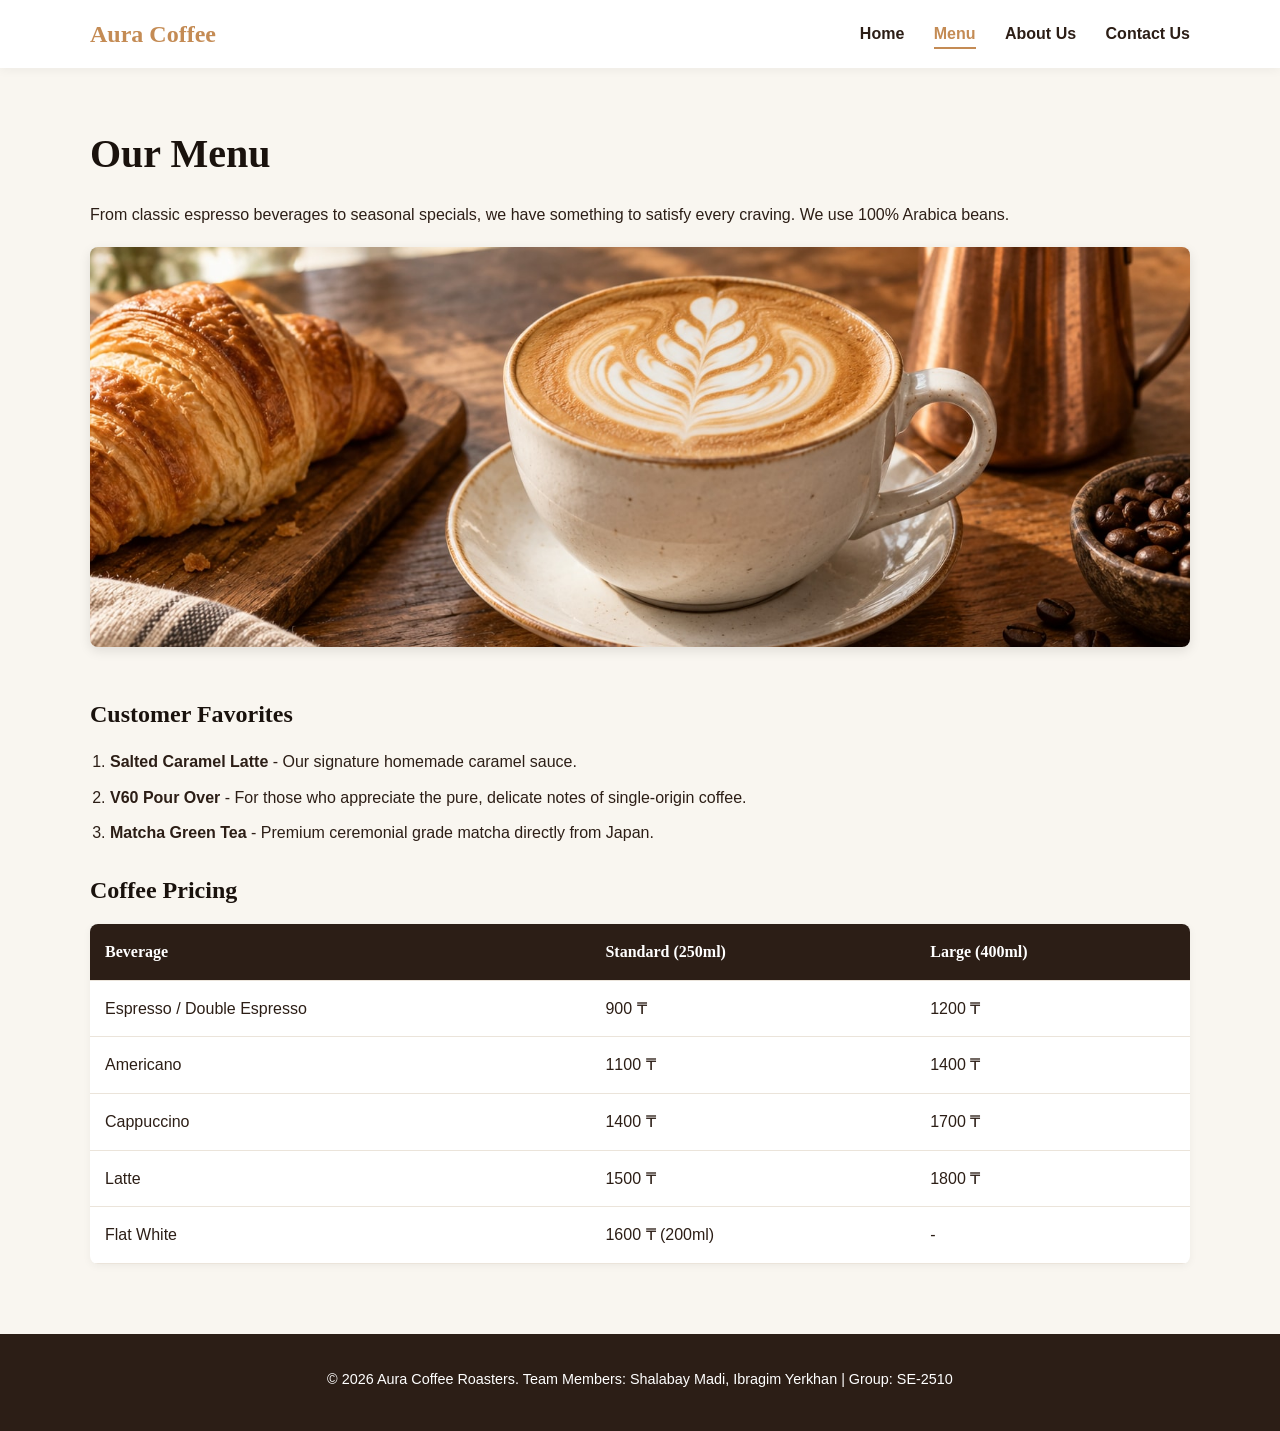
==== menu.html @ eaf9b598 "Add Aura Coffee website" ====
<!DOCTYPE html>
<html lang="en">
<head>
    <meta charset="UTF-8">
    <meta name="viewport" content="width=device-width, initial-scale=1.0">
    <title>Menu - Aura Coffee Roasters</title>
    <link rel="stylesheet" href="css/style.css">
</head>
<body>
    <header id="main-header">
        <div class="container nav-container">
            <div class="logo">Aura Coffee</div>
            <nav class="nav-menu">
                <a href="index.html">Home</a>
                <a href="menu.html" class="active">Menu</a>
                <a href="about.html">About Us</a>
                <a href="contact.html">Contact Us</a>
            </nav>
        </div>
    </header>

    <main class="container">
        <section class="menu-intro">
            <h1>Our Menu</h1>
            <p>From classic espresso beverages to seasonal specials, we have something to satisfy every craving. We use 100% Arabica beans.</p>
            <img src="images/latte-art.jpg" alt="A barista pouring perfect latte art" class="feature-img">
        </section>

        <section class="top-sellers">
            <h2>Customer Favorites</h2>
            <ol class="sellers-list">
                <li><strong>Salted Caramel Latte</strong> - Our signature homemade caramel sauce.</li>
                <li><strong>V60 Pour Over</strong> - For those who appreciate the pure, delicate notes of single-origin coffee.</li>
                <li><strong>Matcha Green Tea</strong> - Premium ceremonial grade matcha directly from Japan.</li>
            </ol>
        </section>

        <section class="menu-table-section">
            <h2>Coffee Pricing</h2>
            <table class="menu-table">
                <thead>
                    <tr>
                        <th>Beverage</th>
                        <th>Standard (250ml)</th>
                        <th>Large (400ml)</th>
                    </tr>
                </thead>
                <tbody>
                    <tr>
                        <td>Espresso / Double Espresso</td>
                        <td>900 ₸</td>
                        <td>1200 ₸</td>
                    </tr>
                    <tr>
                        <td>Americano</td>
                        <td>1100 ₸</td>
                        <td>1400 ₸</td>
                    </tr>
                    <tr>
                        <td>Cappuccino</td>
                        <td>1400 ₸</td>
                        <td>1700 ₸</td>
                    </tr>
                    <tr>
                        <td>Latte</td>
                        <td>1500 ₸</td>
                        <td>1800 ₸</td>
                    </tr>
                    <tr>
                        <td>Flat White</td>
                        <td>1600 ₸ (200ml)</td>
                        <td>-</td>
                    </tr>
                </tbody>
            </table>
        </section>
    </main>

    <footer>
        <p>&copy; 2026 Aura Coffee Roasters. Team Members: Shalabay Madi, Ibragim Yerkhan | Group: SE-2510</p>
    </footer>
</body>
</html>
---- css/style.css ----
body {
    font-family: 'Open Sans', sans-serif;
    background-color: #F9F6F0;
    color: #2C1E16;
    margin: 0;
    padding: 0;
    line-height: 1.6;
}

h1, h2, h3 {
    font-family: 'Merriweather', serif;
    color: #1A120D;
    margin-bottom: 15px;
}

h1 {
    font-size: 2.5rem;
}

p {
    margin-bottom: 20px;
}

a {
    text-decoration: none;
    transition: color 0.3s ease;
}

ul, ol {
    margin-bottom: 25px;
    padding-left: 20px;
}

li {
    margin-bottom: 10px;
}

.container {
    max-width: 1100px;
    margin: 0 auto;
    padding: 20px;
}

.btn-primary {
    display: inline-block;
    background-color: #C48B54;
    color: #FFFFFF;
    padding: 12px 24px;
    font-size: 1.1rem;
    font-weight: 600;
    border: none;
    border-radius: 4px;
    cursor: pointer;
    text-align: center;
    transition: background-color 0.3s ease;
}

.btn-primary:hover {
    background-color: #9C6C3E;
}

.feature-img {
    width: 100%;
    max-height: 400px;
    object-fit: cover;
    border-radius: 8px;
    margin-bottom: 20px;
    box-shadow: 0 4px 12px rgba(0,0,0,0.1);
}

.profile-img {
    width: 180px;
    height: 180px;
    object-fit: cover;
    border-radius: 50%;
    border: 4px solid #C48B54;
    margin: 0 auto 15px auto;
    display: block;
}

#main-header {
    background-color: #FFFFFF;
    box-shadow: 0 2px 10px rgba(0,0,0,0.05);
    position: sticky;
    top: 0;
    z-index: 100;
}

#contact-form {
    background-color: #FFFFFF;
    padding: 30px;
    border-radius: 8px;
    box-shadow: 0 4px 15px rgba(0,0,0,0.05);
}

.nav-container {
    display: flex;
    justify-content: space-between;
    align-items: center;
    padding: 15px 20px;
}

.logo {
    font-family: 'Merriweather', serif;
    font-size: 1.5rem;
    font-weight: 700;
    color: #C48B54;
}

.nav-menu a {
    color: #2C1E16;
    margin-left: 25px;
    font-weight: 600;
    padding-bottom: 5px;
    border-bottom: 2px solid transparent;
}

.nav-menu a:hover, .nav-menu a.active {
    color: #C48B54;
    border-bottom: 2px solid #C48B54;
}

.team-grid {
    display: flex;
    gap: 30px;
    flex-wrap: wrap;
}

.team-card {
    background-color: #FFFFFF;
    flex: 1;
    min-width: 300px;
    padding: 30px;
    border-radius: 8px;
    text-align: center;
    box-shadow: 0 4px 10px rgba(0,0,0,0.05);
}

.team-card .role {
    color: #C48B54;
    font-weight: 600;
    font-size: 0.9rem;
    text-transform: uppercase;
}

.menu-table {
    width: 100%;
    border-collapse: collapse;
    background-color: #FFFFFF;
    box-shadow: 0 2px 8px rgba(0,0,0,0.05);
    border-radius: 8px;
    overflow: hidden;
}

.menu-table th, .menu-table td {
    padding: 15px;
    text-align: left;
    border-bottom: 1px solid #EBE4DA;
}

.menu-table th {
    background-color: #2C1E16;
    color: #FFFFFF;
    font-family: 'Merriweather', serif;
}

.menu-table tr:hover td {
    background-color: #F9F6F0;
}

.contact-container {
    display: flex;
    gap: 40px;
    flex-wrap: wrap;
}

.contact-info, .contact-form-section {
    flex: 1;
    min-width: 300px;
}

.form-group {
    margin-bottom: 20px;
}

.form-group label {
    display: block;
    margin-bottom: 8px;
    font-weight: 600;
}

.form-group input, 
.form-group select, 
.form-group textarea {
    width: 100%;
    padding: 12px;
    border: 1px solid #D5C9BB;
    border-radius: 4px;
    font-family: 'Open Sans', sans-serif;
    font-size: 1rem;
    background-color: #FCFAF8;
    box-sizing: border-box;
    transition: border-color 0.3s;
}

.form-group input:focus, 
.form-group select:focus, 
.form-group textarea:focus {
    outline: none;
    border-color: #C48B54;
    box-shadow: 0 0 0 2px rgba(196, 139, 84, 0.2);
}

footer {
    background-color: #2C1E16;
    color: #FFFFFF;
    text-align: center;
    padding: 20px 0;
    margin-top: 50px;
    font-size: 0.9rem;
}
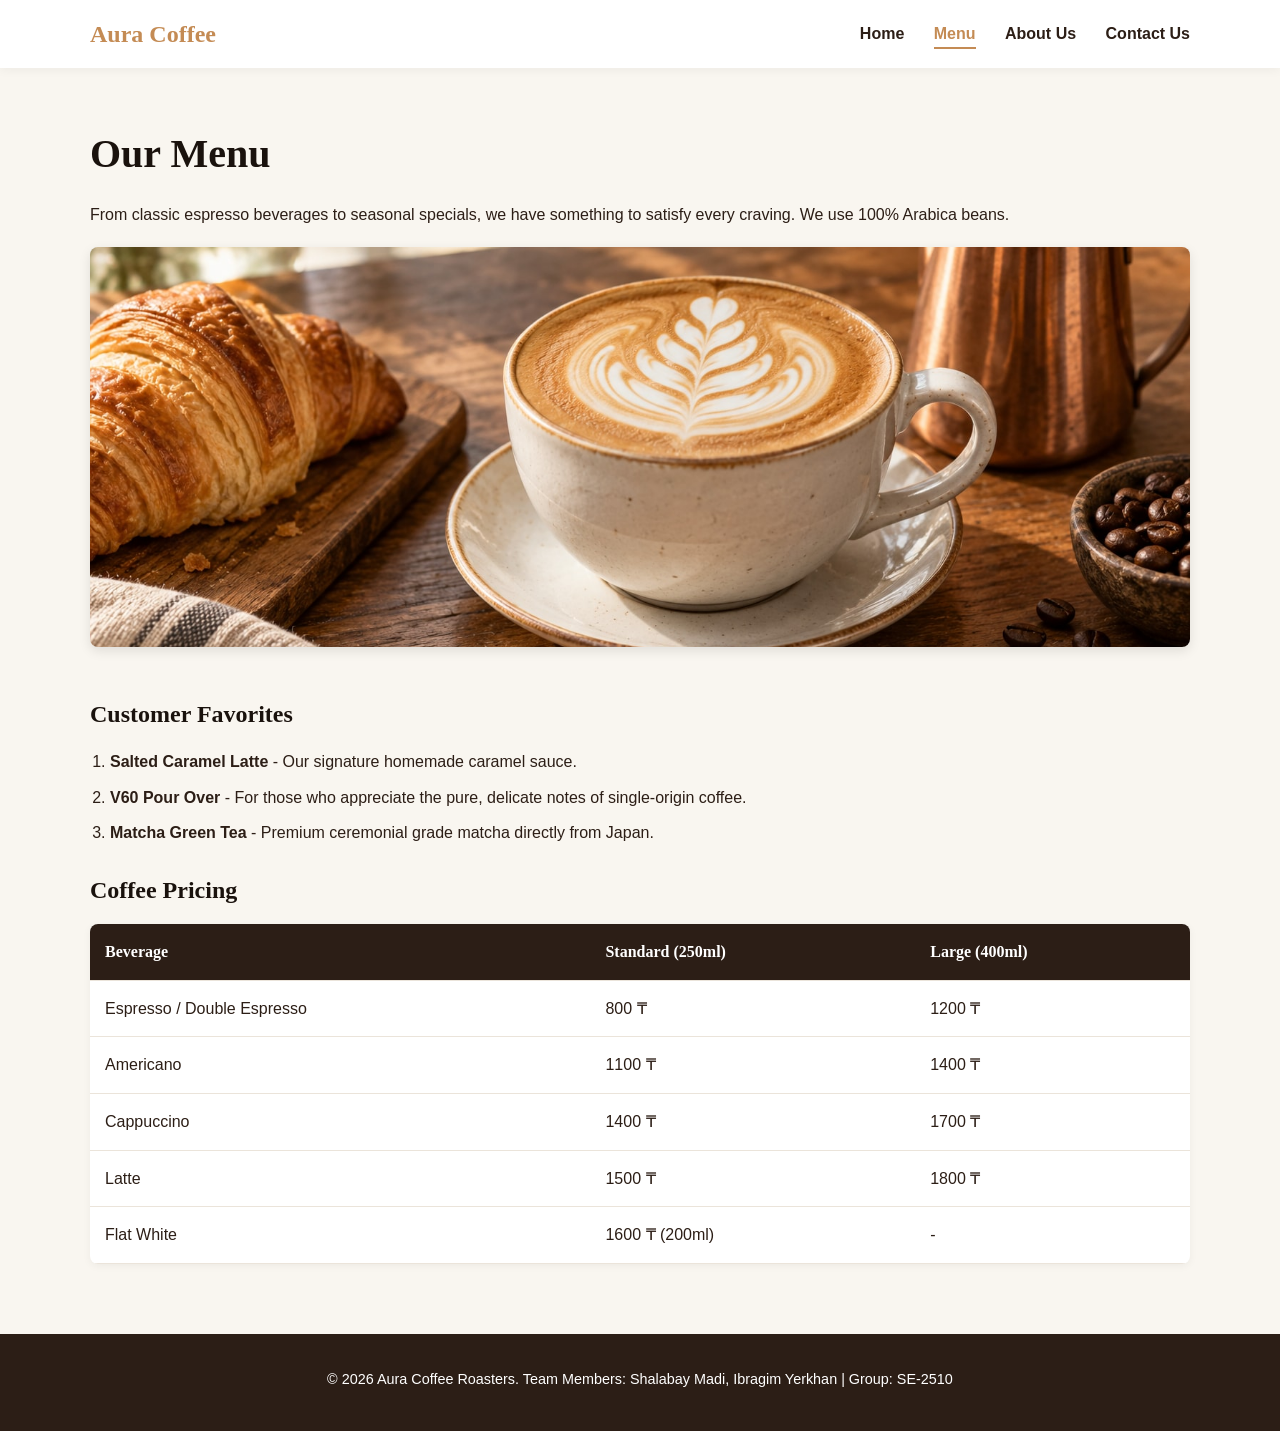
==== commit fef678bf: "Update menu.html" ====
--- a/menu.html
+++ b/menu.html
@@ -48,7 +48,7 @@
                 <tbody>
                     <tr>
                         <td>Espresso / Double Espresso</td>
-                        <td>900 ₸</td>
+                        <td>800 ₸</td>
                         <td>1200 ₸</td>
                     </tr>
                     <tr>
@@ -80,4 +80,4 @@
         <p>&copy; 2026 Aura Coffee Roasters. Team Members: Shalabay Madi, Ibragim Yerkhan | Group: SE-2510</p>
     </footer>
 </body>
-</html>+</html>
